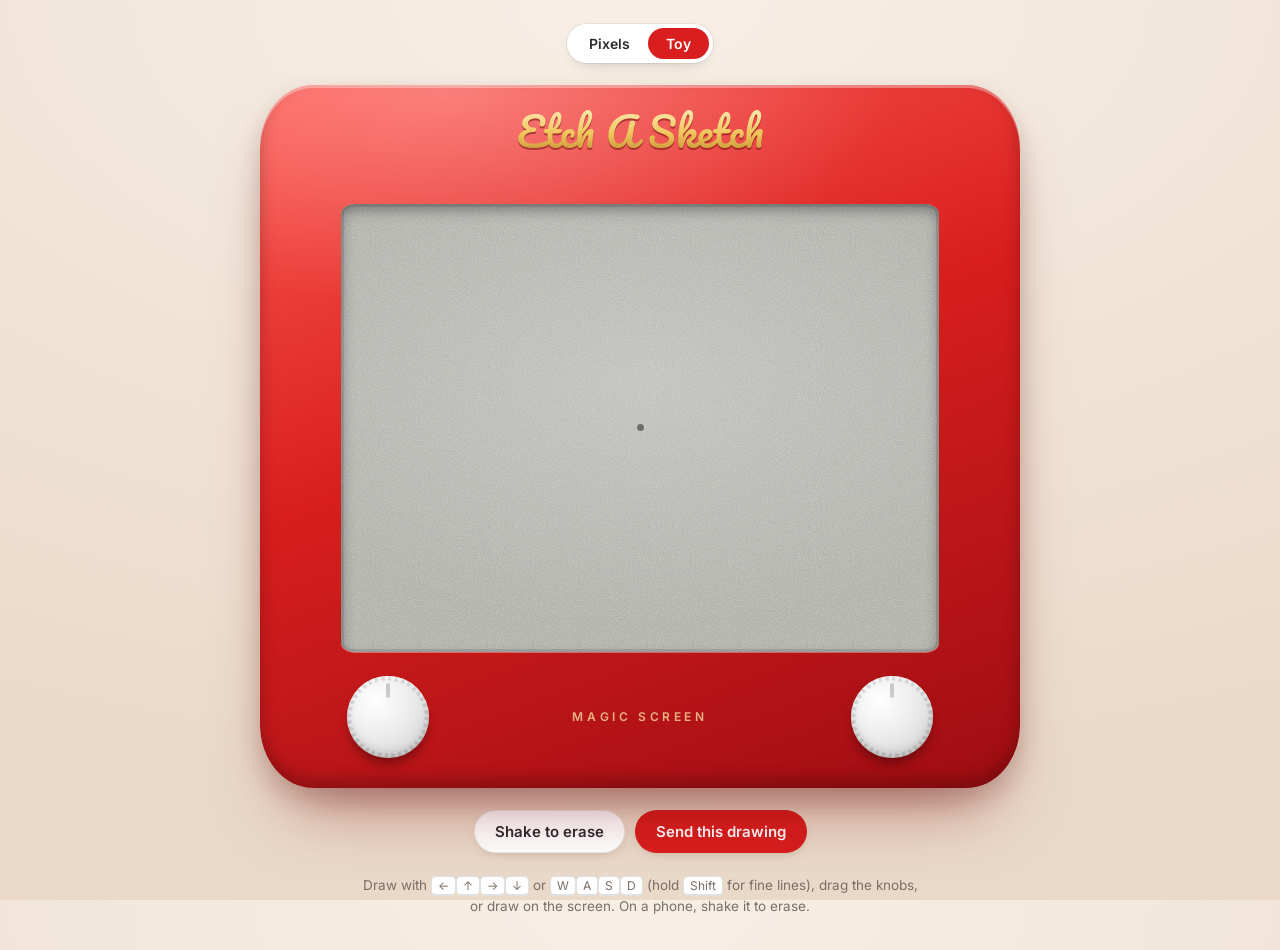
==== toy.html @ 83335459 "Rebuild as pixel grid and classic toy modes with shareable replays Pixels: colours, rainbow, fill, e" ====
<!DOCTYPE html>
<html lang="en">
<head>
  <meta charset="UTF-8">
  <meta name="viewport" content="width=device-width, initial-scale=1.0, viewport-fit=cover">
  <title>Etch A Sketch · Toy</title>
  <meta name="description" content="An Etch A Sketch in the browser. Turn the knobs, shake to erase, and send a drawing that replays itself.">
  <link rel="icon" href="data:image/svg+xml,%3Csvg xmlns='http://www.w3.org/2000/svg' viewBox='0 0 32 32'%3E%3Crect width='32' height='32' rx='7' fill='%23d81e1e'/%3E%3Crect x='6' y='6' width='20' height='15' rx='2' fill='%23cbccc6'/%3E%3Ccircle cx='8' cy='26' r='3' fill='%23fff'/%3E%3Ccircle cx='24' cy='26' r='3' fill='%23fff'/%3E%3C/svg%3E">
  <link rel="preconnect" href="https://fonts.googleapis.com">
  <link rel="preconnect" href="https://fonts.gstatic.com" crossorigin>
  <link href="https://fonts.googleapis.com/css2?family=Pacifico&family=Inter:wght@400;500;600&display=swap" rel="stylesheet">
  <style>
    :root {
      --page-1: #f7efe6;
      --page-2: #ead9c8;
      --ink: #2b2c30;
      --muted: #7a6f66;
      --red-hi: #ff5a52;
      --red: #d81e1e;
      --red-lo: #9e0d12;
      --screen: #c9cac3;
      --line: #2e2f33;
      --card: #fffaf4;
    }
    * { box-sizing: border-box; }
    html { height: 100%; }
    body {
      margin: 0; min-height: 100%;
      font-family: "Inter", system-ui, -apple-system, sans-serif;
      color: var(--ink);
      background: radial-gradient(120% 90% at 50% 0%, var(--page-1), var(--page-2));
      display: flex; flex-direction: column; align-items: center; justify-content: center;
      gap: 22px; padding: 24px 16px 32px;
      -webkit-tap-highlight-color: transparent;
    }

    /* ---------- Mode switch ---------- */
    .modes { display: inline-flex; background: #fff; border-radius: 999px; padding: 4px; box-shadow: 0 6px 18px -10px rgba(0,0,0,.3), 0 0 0 1px rgba(0,0,0,.06); }
    .modes a { padding: 7px 18px; border-radius: 999px; text-decoration: none; color: var(--ink); font-weight: 600; font-size: 14px; }
    .modes a[aria-current="page"] { background: var(--red); color: #fff; }

    /* ---------- The toy ---------- */
    .toy {
      position: relative;
      width: min(92vw, 760px);
      padding: 9.5% 6.5% 0;
      border-radius: 7% / 9%;
      background:
        radial-gradient(130% 70% at 25% 0%, rgba(255,255,255,.28), transparent 45%),
        linear-gradient(160deg, var(--red-hi), var(--red) 45%, var(--red-lo));
      box-shadow:
        inset 0 3px 0 rgba(255,255,255,.35),
        inset 0 -8px 16px rgba(0,0,0,.25),
        0 40px 70px -30px rgba(120,10,10,.55),
        0 12px 24px rgba(60,10,10,.18);
      user-select: none; -webkit-user-select: none;
    }
    .logo {
      position: absolute; top: 2.6%; left: 0; right: 0; text-align: center;
      font-family: "Pacifico", cursive; font-size: clamp(22px, 5.2vw, 40px); line-height: 1.4;
      background: linear-gradient(180deg, #fff3c4, #f0c45a 55%, #b9852a);
      -webkit-background-clip: text; background-clip: text; color: transparent;
      filter: drop-shadow(0 2px 0 rgba(90,0,0,.45));
      pointer-events: none;
    }
    .screen {
      position: relative; aspect-ratio: 4 / 3; border-radius: 2.2%;
      background-color: var(--screen);
      background-image:
        radial-gradient(120% 90% at 50% 40%, rgba(255,255,255,.22), transparent 60%),
        url("data:image/svg+xml,%3Csvg xmlns='http://www.w3.org/2000/svg' width='160' height='160'%3E%3Cfilter id='n'%3E%3CfeTurbulence type='fractalNoise' baseFrequency='.9' numOctaves='2' stitchTiles='stitch'/%3E%3CfeColorMatrix values='0 0 0 0 0  0 0 0 0 0  0 0 0 0 0  0 0 0 .18 0'/%3E%3C/filter%3E%3Crect width='100%25' height='100%25' filter='url(%23n)'/%3E%3C/svg%3E");
      box-shadow:
        inset 0 6px 14px rgba(0,0,0,.35),
        inset 0 0 0 3px rgba(0,0,0,.10),
        0 1px 0 rgba(255,255,255,.35);
      overflow: hidden; touch-action: none; cursor: crosshair;
    }
    canvas { position: absolute; inset: 0; width: 100%; height: 100%; transition: opacity .7s ease; }
    canvas.fading { opacity: 0; }
    .stylus {
      position: absolute; left: 0; top: 0; width: 7px; height: 7px; margin: -3.5px 0 0 -3.5px;
      border-radius: 50%; background: rgba(40,40,44,.55); pointer-events: none;
    }

    .controls { display: flex; justify-content: space-between; align-items: center; padding: 4% 1% 5%; }
    .knob {
      position: relative; width: 14%; aspect-ratio: 1; border-radius: 50%; border: 0; padding: 0;
      background: radial-gradient(circle at 35% 30%, #ffffff, #ececec 45%, #cbcbcb 100%);
      box-shadow: 0 8px 12px -4px rgba(0,0,0,.45), inset 0 -4px 8px rgba(0,0,0,.15), inset 0 2px 2px rgba(255,255,255,.9);
      cursor: grab; touch-action: none;
    }
    .knob:active { cursor: grabbing; }
    .knob:focus-visible { outline: 3px solid #ffd76a; outline-offset: 4px; }
    .knob .grip {
      position: absolute; inset: 0; border-radius: 50%;
      background: repeating-conic-gradient(rgba(0,0,0,.10) 0 5deg, transparent 5deg 10deg);
      -webkit-mask: radial-gradient(circle, transparent 62%, #000 64%);
              mask: radial-gradient(circle, transparent 62%, #000 64%);
    }
    .knob .notch { position: absolute; left: 50%; top: 9%; width: 4%; height: 18%; margin-left: -2%; border-radius: 2px; background: rgba(0,0,0,.18); }
    .brand { font-size: clamp(9px, 1.6vw, 12px); letter-spacing: .3em; color: rgba(255,230,170,.75); font-weight: 600; }

    .toy.shaking { animation: shake .65s cubic-bezier(.36,.07,.19,.97); }
    @keyframes shake {
      10%, 90% { transform: translate(-2px, 1px) rotate(-1deg); }
      20%, 80% { transform: translate(5px, -2px) rotate(2deg); }
      30%, 50%, 70% { transform: translate(-9px, 3px) rotate(-3deg); }
      40%, 60% { transform: translate(9px, -3px) rotate(3deg); }
    }

    /* ---------- Buttons, hints ---------- */
    .actions { display: flex; gap: 10px; flex-wrap: wrap; justify-content: center; }
    .btn {
      font: inherit; font-weight: 600; font-size: 15px; padding: 11px 20px; border-radius: 999px;
      border: 1px solid rgba(0,0,0,.08); background: #fff; color: var(--ink); cursor: pointer;
      box-shadow: 0 4px 12px -6px rgba(0,0,0,.25); transition: transform .15s, box-shadow .15s;
    }
    .btn:hover { transform: translateY(-1px); box-shadow: 0 8px 18px -8px rgba(0,0,0,.3); }
    .btn.primary { background: var(--red); color: #fff; border-color: transparent; }
    .hint { font-size: 13.5px; color: var(--muted); text-align: center; max-width: 560px; line-height: 1.6; margin: 0; }
    kbd { font-family: inherit; font-size: 12px; background: #fff; border: 1px solid rgba(0,0,0,.12); border-bottom-width: 2px; border-radius: 5px; padding: 1px 6px; }

    /* ---------- Overlays ---------- */
    .overlay {
      position: fixed; inset: 0; z-index: 20; display: grid; place-items: center; padding: 20px;
      background: rgba(60,30,20,.35); backdrop-filter: blur(6px); -webkit-backdrop-filter: blur(6px);
    }
    .overlay[hidden] { display: none; }
    .card {
      width: min(420px, 100%); background: var(--card); border-radius: 22px; padding: 30px 26px 24px; text-align: center;
      box-shadow: 0 30px 60px -20px rgba(80,20,10,.45); animation: pop .35s cubic-bezier(.2,.8,.2,1);
    }
    @keyframes pop { from { opacity: 0; transform: translateY(14px) scale(.96); } to { opacity: 1; transform: none; } }
    .card h2 { font-family: "Pacifico", cursive; font-weight: 400; font-size: 28px; margin: 0 0 10px; color: var(--red); }
    .card p { margin: 0 0 18px; color: var(--muted); line-height: 1.55; }
    .card .note { font-size: 17px; color: var(--ink); font-style: italic; }
    .card textarea, .card input {
      width: 100%; font: inherit; font-size: 15px; padding: 12px 14px; border-radius: 12px;
      border: 1px solid rgba(0,0,0,.14); background: #fff; color: var(--ink); resize: none; margin-bottom: 12px;
    }
    .card textarea:focus, .card input:focus { outline: 2px solid var(--red); outline-offset: 1px; }
    .card .row { display: flex; gap: 8px; justify-content: center; flex-wrap: wrap; }
    .small { font-size: 12.5px; color: var(--muted); margin-top: 10px; }

    .toast {
      position: fixed; left: 50%; bottom: 26px; transform: translate(-50%, 20px); opacity: 0; z-index: 30;
      background: var(--ink); color: #fff; padding: 11px 18px; border-radius: 999px; font-size: 14px;
      transition: opacity .25s, transform .25s; pointer-events: none; max-width: calc(100% - 32px); text-align: center;
    }
    .toast.show { opacity: 1; transform: translate(-50%, 0); }

    @media (prefers-reduced-motion: reduce) {
      .toy.shaking { animation-duration: .2s; }
      canvas { transition-duration: .2s; }
      .card { animation: none; }
    }
  </style>
</head>
<body>
  <nav class="modes" aria-label="Mode">
    <a href="./">Pixels</a>
    <a href="toy.html" aria-current="page">Toy</a>
  </nav>

  <div class="toy" id="toy">
    <div class="logo">Etch A Sketch</div>
    <div class="screen" id="screen" aria-label="Drawing screen">
      <canvas id="canvas"></canvas>
      <div class="stylus" id="stylus"></div>
    </div>
    <div class="controls">
      <button class="knob" id="knobX" aria-label="Left knob: moves left and right. Drag to turn."><span class="grip"></span><span class="notch"></span></button>
      <span class="brand">MAGIC SCREEN</span>
      <button class="knob" id="knobY" aria-label="Right knob: moves up and down. Drag to turn."><span class="grip"></span><span class="notch"></span></button>
    </div>
  </div>

  <div class="actions">
    <button class="btn" id="shakeBtn">Shake to erase</button>
    <button class="btn primary" id="shareBtn">Send this drawing</button>
  </div>
  <p class="hint">Draw with <kbd>←</kbd><kbd>↑</kbd><kbd>→</kbd><kbd>↓</kbd> or <kbd>W</kbd><kbd>A</kbd><kbd>S</kbd><kbd>D</kbd> (hold <kbd>Shift</kbd> for fine lines), drag the knobs, or draw on the screen. On a phone, shake it to erase.</p>

  <!-- Opening a shared drawing -->
  <div class="overlay" id="intro" hidden>
    <div class="card">
      <h2>For you</h2>
      <p id="introText">Someone drew this for you.</p>
      <p class="note" id="introNote" hidden></p>
      <div class="row"><button class="btn primary" id="watchBtn">Watch it</button></div>
    </div>
  </div>

  <!-- Creating a share link -->
  <div class="overlay" id="shareBox" hidden>
    <div class="card">
      <h2>Send it</h2>
      <p>They'll watch it draw itself, line by line.</p>
      <textarea id="noteInput" rows="2" maxlength="140" placeholder="Add a note (optional)"></textarea>
      <div id="linkArea" hidden>
        <input id="linkOut" readonly>
      </div>
      <div class="row">
        <button class="btn" id="cancelShare">Close</button>
        <button class="btn primary" id="makeLink">Create link</button>
        <button class="btn primary" id="copyLink" hidden>Copy link</button>
        <button class="btn" id="nativeShare" hidden>Share…</button>
      </div>
      <p class="small" id="shareMsg"></p>
    </div>
  </div>

  <div class="toast" id="toast" role="status" aria-live="polite"></div>

  <script>
  (function () {
    "use strict";

    // Logical drawing space; the canvas scales to fit.
    const W = 800, H = 600, M = 3;
    const canvas = document.getElementById("canvas");
    const ctx = canvas.getContext("2d");
    const screen = document.getElementById("screen");
    const stylus = document.getElementById("stylus");
    const toy = document.getElementById("toy");
    const knobX = document.getElementById("knobX");
    const knobY = document.getElementById("knobY");

    let pos = { x: W / 2, y: H / 2 };
    let path = [[pos.x, pos.y]];
    let angleX = 0, angleY = 0;
    let busy = false;          // true while shaking or replaying

    /* ---------- Canvas ---------- */
    function setupCanvas() {
      const dpr = Math.min(window.devicePixelRatio || 1, 2);
      canvas.width = W * dpr; canvas.height = H * dpr;
      ctx.setTransform(dpr, 0, 0, dpr, 0, 0);
      ctx.lineCap = "round"; ctx.lineJoin = "round";
      ctx.lineWidth = 2.4; ctx.strokeStyle = "#2e2f33";
      redraw();
    }
    function redraw(upTo) {
      ctx.clearRect(0, 0, W, H);
      const n = upTo == null ? path.length : upTo;
      if (n < 2) return;
      ctx.beginPath(); ctx.moveTo(path[0][0], path[0][1]);
      for (let i = 1; i < n; i++) ctx.lineTo(path[i][0], path[i][1]);
      ctx.stroke();
    }
    function placeStylus() {
      stylus.style.transform = "translate(" + (pos.x / W * screen.clientWidth) + "px," + (pos.y / H * screen.clientHeight) + "px)";
      knobX.style.transform = "rotate(" + angleX + "deg)";
      knobY.style.transform = "rotate(" + angleY + "deg)";
    }

    /* ---------- Drawing ---------- */
    const clamp = (v, lo, hi) => Math.max(lo, Math.min(hi, v));
    function moveTo(nx, ny) {
      nx = Math.round(clamp(nx, M, W - M)); ny = Math.round(clamp(ny, M, H - M));
      const dx = nx - pos.x, dy = ny - pos.y;
      if (!dx && !dy) return;
      ctx.beginPath(); ctx.moveTo(pos.x, pos.y); ctx.lineTo(nx, ny); ctx.stroke();
      angleX += dx * 1.6; angleY -= dy * 1.6;

      // Merge straight runs into one segment so share links stay short.
      const n = path.length;
      if (n >= 2) {
        const [ax, ay] = path[n - 2], [bx, by] = path[n - 1];
        const px = bx - ax, py = by - ay;
        if (px * dy - py * dx === 0 && px * dx + py * dy > 0) { path[n - 1] = [nx, ny]; pos = { x: nx, y: ny }; placeStylus(); return; }
      }
      path.push([nx, ny]);
      pos = { x: nx, y: ny };
      placeStylus();
    }

    // Keyboard: hold keys for continuous lines, diagonals with two keys.
    const keys = new Set();
    const KEYMAP = { ArrowLeft: "l", a: "l", A: "l", ArrowRight: "r", d: "r", D: "r", ArrowUp: "u", w: "u", W: "u", ArrowDown: "d", s: "d", S: "d" };
    let fine = false;
    addEventListener("keydown", e => {
      if (e.target.closest("textarea, input")) return;
      fine = e.shiftKey;
      const k = KEYMAP[e.key];
      if (k) { keys.add(k); e.preventDefault(); }
    });
    addEventListener("keyup", e => { fine = e.shiftKey; const k = KEYMAP[e.key]; if (k) keys.delete(k); });
    addEventListener("blur", () => keys.clear());
    (function loop() {
      if (keys.size && !busy) {
        const sp = fine ? 0.9 : 2.6;
        const dx = (keys.has("r") ? 1 : 0) - (keys.has("l") ? 1 : 0);
        const dy = (keys.has("d") ? 1 : 0) - (keys.has("u") ? 1 : 0);
        if (dx || dy) moveTo(pos.x + dx * sp, pos.y + dy * sp);
      }
      requestAnimationFrame(loop);
    })();

    // Knobs: turning clockwise moves right (left knob) or up (right knob), like the real toy.
    function bindKnob(knob, axis) {
      let last = null;
      const angleOf = e => { const r = knob.getBoundingClientRect(); return Math.atan2(e.clientY - (r.top + r.height / 2), e.clientX - (r.left + r.width / 2)); };
      knob.addEventListener("pointerdown", e => { if (busy) return; knob.setPointerCapture(e.pointerId); last = angleOf(e); askMotion(); });
      knob.addEventListener("pointermove", e => {
        if (last == null || busy) return;
        const a = angleOf(e);
        let d = a - last; if (d > Math.PI) d -= 2 * Math.PI; if (d < -Math.PI) d += 2 * Math.PI;
        last = a;
        const px = d * 180 / Math.PI / 1.6;
        if (axis === "x") moveTo(pos.x + px, pos.y); else moveTo(pos.x, pos.y - px);
      });
      const end = () => { last = null; };
      knob.addEventListener("pointerup", end); knob.addEventListener("pointercancel", end);
      // Keyboard on a focused knob turns it.
      knob.addEventListener("keydown", e => {
        const step = e.shiftKey ? 2 : 8;
        if (axis === "x" && (e.key === "ArrowLeft" || e.key === "ArrowRight")) { moveTo(pos.x + (e.key === "ArrowRight" ? step : -step), pos.y); e.stopPropagation(); e.preventDefault(); }
        if (axis === "y" && (e.key === "ArrowUp" || e.key === "ArrowDown")) { moveTo(pos.x, pos.y + (e.key === "ArrowDown" ? step : -step)); e.stopPropagation(); e.preventDefault(); }
      });
    }
    bindKnob(knobX, "x"); bindKnob(knobY, "y");

    // Drawing directly on the screen: the line follows your finger from wherever the stylus is.
    let drawing = false;
    const toLogical = e => { const r = screen.getBoundingClientRect(); return [(e.clientX - r.left) / r.width * W, (e.clientY - r.top) / r.height * H]; };
    screen.addEventListener("pointerdown", e => { if (busy) return; drawing = true; screen.setPointerCapture(e.pointerId); askMotion(); moveTo(...toLogical(e)); });
    screen.addEventListener("pointermove", e => { if (!drawing || busy) return; moveTo(...toLogical(e)); });
    screen.addEventListener("pointerup", () => { drawing = false; });
    screen.addEventListener("pointercancel", () => { drawing = false; });

    /* ---------- Shake to erase ---------- */
    function shake() {
      if (busy) return;
      busy = true;
      toy.classList.remove("shaking"); void toy.offsetWidth; toy.classList.add("shaking");
      canvas.classList.add("fading");
      setTimeout(() => {
        path = [[pos.x, pos.y]];
        redraw();
        canvas.classList.remove("fading");
        toy.classList.remove("shaking");
        busy = false;
      }, 720);
    }
    document.getElementById("shakeBtn").addEventListener("click", shake);

    // Real shaking on phones. iOS needs permission from a tap first.
    let motionAsked = false, prev = null, hits = [], lastShake = 0;
    function askMotion() {
      if (motionAsked) return; motionAsked = true;
      const D = window.DeviceMotionEvent;
      if (D && typeof D.requestPermission === "function") D.requestPermission().then(s => { if (s === "granted") listenMotion(); }).catch(() => {});
      else if (D) listenMotion();
    }
    function listenMotion() {
      addEventListener("devicemotion", e => {
        const a = e.accelerationIncludingGravity; if (!a || a.x == null) return;
        if (prev) {
          const jolt = Math.abs(a.x - prev.x) + Math.abs(a.y - prev.y) + Math.abs(a.z - prev.z);
          const now = Date.now();
          if (jolt > 28) { hits.push(now); hits = hits.filter(t => now - t < 700); }
          if (hits.length >= 3 && now - lastShake > 1500) { lastShake = now; hits = []; shake(); }
        }
        prev = { x: a.x, y: a.y, z: a.z };
      });
    }

    /* ---------- Share links: drawing + note packed into the URL ---------- */
    function pushVarint(out, n) { while (n > 127) { out.push((n & 127) | 128); n >>>= 7; } out.push(n); }
    function readVarint(buf, st) { let n = 0, s = 0, b; do { b = buf[st.i++]; n |= (b & 127) << s; s += 7; } while (b & 128); return n >>> 0; }
    const zig = n => (n << 1) ^ (n >> 31), unzig = n => (n >>> 1) ^ -(n & 1);
    const toB64 = bytes => { let s = ""; bytes.forEach(b => s += String.fromCharCode(b)); return btoa(s).replace(/\+/g, "-").replace(/\//g, "_").replace(/=+$/, ""); };
    const fromB64 = str => { str = str.replace(/-/g, "+").replace(/_/g, "/"); const s = atob(str); return Uint8Array.from(s, c => c.charCodeAt(0)); };
    async function pipe(bytes, Stream) { return new Uint8Array(await new Response(new Blob([bytes]).stream().pipeThrough(new Stream("deflate-raw"))).arrayBuffer()); }

    async function encode(points, note) {
      const out = [1];
      const msg = new TextEncoder().encode(note || "");
      pushVarint(out, msg.length); msg.forEach(b => out.push(b));
      pushVarint(out, points.length);
      let px = 0, py = 0;
      for (const [x, y] of points) { pushVarint(out, zig(x - px)); pushVarint(out, zig(y - py)); px = x; py = y; }
      const raw = new Uint8Array(out);
      if (window.CompressionStream) { try { return "z" + toB64(await pipe(raw, CompressionStream)); } catch (e) {} }
      return "r" + toB64(raw);
    }
    async function decode(code) {
      let bytes = fromB64(code.slice(1));
      if (code[0] === "z") bytes = await pipe(bytes, DecompressionStream);
      if (bytes[0] !== 1) throw 0;
      const st = { i: 1 };
      const mlen = readVarint(bytes, st);
      const note = new TextDecoder().decode(bytes.slice(st.i, st.i + mlen)).slice(0, 140); st.i += mlen;
      const n = readVarint(bytes, st), pts = [];
      let x = 0, y = 0;
      for (let i = 0; i < n && st.i < bytes.length; i++) { x += unzig(readVarint(bytes, st)); y += unzig(readVarint(bytes, st)); pts.push([clamp(x, M, W - M), clamp(y, M, H - M)]); }
      return { note, pts };
    }

    const shareBox = document.getElementById("shareBox");
    const noteInput = document.getElementById("noteInput");
    const linkArea = document.getElementById("linkArea");
    const linkOut = document.getElementById("linkOut");
    const makeLink = document.getElementById("makeLink");
    const copyLink = document.getElementById("copyLink");
    const nativeShare = document.getElementById("nativeShare");
    const shareMsg = document.getElementById("shareMsg");

    document.getElementById("shareBtn").addEventListener("click", () => {
      if (path.length < 2) { toast("Draw something first."); return; }
      linkArea.hidden = true; copyLink.hidden = true; nativeShare.hidden = true; makeLink.hidden = false; shareMsg.textContent = "";
      shareBox.hidden = false; noteInput.focus();
    });
    document.getElementById("cancelShare").addEventListener("click", () => { shareBox.hidden = true; });
    shareBox.addEventListener("click", e => { if (e.target === shareBox) shareBox.hidden = true; });
    makeLink.addEventListener("click", async () => {
      const code = await encode(path, noteInput.value.trim());
      const url = location.origin + location.pathname + "#d=" + code;
      linkOut.value = url; linkArea.hidden = false; makeLink.hidden = true; copyLink.hidden = false;
      if (navigator.share) nativeShare.hidden = false;
      shareMsg.textContent = "The whole drawing lives in the link, so nothing is uploaded anywhere.";
      linkOut.select();
    });
    copyLink.addEventListener("click", async () => {
      try { await navigator.clipboard.writeText(linkOut.value); }
      catch (e) { linkOut.select(); document.execCommand("copy"); }
      toast("Link copied.");
    });
    nativeShare.addEventListener("click", () => { navigator.share({ title: "I drew you something", url: linkOut.value }).catch(() => {}); });

    /* ---------- Replay a shared drawing ---------- */
    function replay(pts) {
      busy = true;
      const lens = [0];
      for (let i = 1; i < pts.length; i++) lens.push(lens[i - 1] + Math.hypot(pts[i][0] - pts[i - 1][0], pts[i][1] - pts[i - 1][1]));
      const total = lens[lens.length - 1] || 1;
      const duration = clamp(total / 380, 2.5, 14) * 1000;
      path = pts; pos = { x: pts[0][0], y: pts[0][1] };
      let start = null;
      function frame(t) {
        if (start == null) start = t;
        const L = Math.min((t - start) / duration, 1) * total;
        let i = 1; while (i < pts.length && lens[i] < L) i++;
        // Draw complete segments, then the partial one.
        redraw(i);
        let x = pts[i - 1][0], y = pts[i - 1][1];
        if (i < pts.length) {
          const f = (L - lens[i - 1]) / ((lens[i] - lens[i - 1]) || 1);
          const nx = x + (pts[i][0] - x) * f, ny = y + (pts[i][1] - y) * f;
          ctx.beginPath(); ctx.moveTo(x, y); ctx.lineTo(nx, ny); ctx.stroke();
          x = nx; y = ny;
        }
        angleX += (x - pos.x) * 1.6; angleY -= (y - pos.y) * 1.6;
        pos = { x, y }; placeStylus();
        if (L < total) requestAnimationFrame(frame);
        else {
          redraw(); const last = pts[pts.length - 1]; pos = { x: last[0], y: last[1] }; placeStylus();
          busy = false;
          setTimeout(() => toast("Shake it to clear, then draw one back."), 600);
        }
      }
      requestAnimationFrame(frame);
    }

    /* ---------- Toast ---------- */
    let toastTimer;
    function toast(msg) {
      const t = document.getElementById("toast");
      t.textContent = msg; t.classList.add("show");
      clearTimeout(toastTimer); toastTimer = setTimeout(() => t.classList.remove("show"), 2600);
    }

    /* ---------- Start ---------- */
    setupCanvas(); placeStylus();
    addEventListener("resize", () => { setupCanvas(); placeStylus(); });

    const m = location.hash.match(/^#d=([zr][A-Za-z0-9_-]+)$/);
    if (m) {
      decode(m[1]).then(({ note, pts }) => {
        if (pts.length < 2) return;
        const intro = document.getElementById("intro");
        if (note) { const el = document.getElementById("introNote"); el.textContent = "“" + note + "”"; el.hidden = false; }
        intro.hidden = false;
        document.getElementById("watchBtn").addEventListener("click", () => {
          intro.hidden = true; askMotion();
          history.replaceState(null, "", location.pathname);
          replay(pts);
        }, { once: true });
      }).catch(() => toast("That link looks broken."));
    }

  })();
  </script>
</body>
</html>
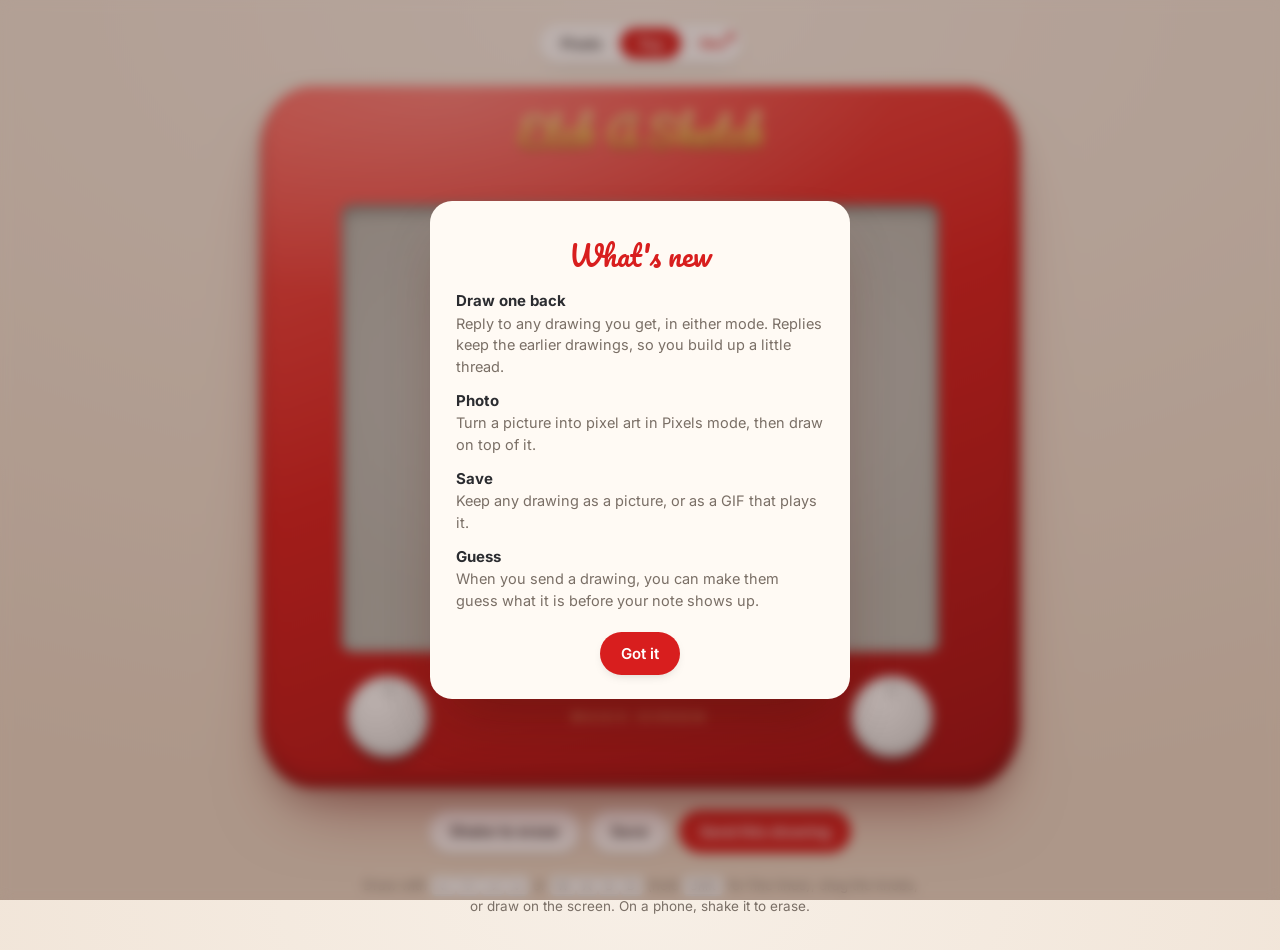
==== commit 1d8bca41: "Add replies, photo to pixel art, saving and guess mode - Draw one back: links carry a thread of draw" ====
--- a/toy.html
+++ b/toy.html
@@ -8,7 +8,7 @@
   <link rel="icon" href="data:image/svg+xml,%3Csvg xmlns='http://www.w3.org/2000/svg' viewBox='0 0 32 32'%3E%3Crect width='32' height='32' rx='7' fill='%23d81e1e'/%3E%3Crect x='6' y='6' width='20' height='15' rx='2' fill='%23cbccc6'/%3E%3Ccircle cx='8' cy='26' r='3' fill='%23fff'/%3E%3Ccircle cx='24' cy='26' r='3' fill='%23fff'/%3E%3C/svg%3E">
   <link rel="preconnect" href="https://fonts.googleapis.com">
   <link rel="preconnect" href="https://fonts.gstatic.com" crossorigin>
-  <link href="https://fonts.googleapis.com/css2?family=Pacifico&family=Inter:wght@400;500;600&display=swap" rel="stylesheet">
+  <link href="https://fonts.googleapis.com/css2?family=Pacifico&family=Silkscreen&family=Inter:wght@400;500;600&display=swap" rel="stylesheet">
   <style>
     :root {
       --page-1: #f7efe6;
@@ -21,6 +21,7 @@
       --screen: #c9cac3;
       --line: #2e2f33;
       --card: #fffaf4;
+      --accent: #d81e1e;
     }
     * { box-sizing: border-box; }
     html { height: 100%; }
@@ -33,11 +34,6 @@
       gap: 22px; padding: 24px 16px 32px;
       -webkit-tap-highlight-color: transparent;
     }
-
-    /* ---------- Mode switch ---------- */
-    .modes { display: inline-flex; background: #fff; border-radius: 999px; padding: 4px; box-shadow: 0 6px 18px -10px rgba(0,0,0,.3), 0 0 0 1px rgba(0,0,0,.06); }
-    .modes a { padding: 7px 18px; border-radius: 999px; text-decoration: none; color: var(--ink); font-weight: 600; font-size: 14px; }
-    .modes a[aria-current="page"] { background: var(--red); color: #fff; }
 
     /* ---------- The toy ---------- */
     .toy {
@@ -75,8 +71,8 @@
         0 1px 0 rgba(255,255,255,.35);
       overflow: hidden; touch-action: none; cursor: crosshair;
     }
-    canvas { position: absolute; inset: 0; width: 100%; height: 100%; transition: opacity .7s ease; }
-    canvas.fading { opacity: 0; }
+    .screen canvas { position: absolute; inset: 0; width: 100%; height: 100%; transition: opacity .7s ease; }
+    .screen canvas.fading { opacity: 0; }
     .stylus {
       position: absolute; left: 0; top: 0; width: 7px; height: 7px; margin: -3.5px 0 0 -3.5px;
       border-radius: 50%; background: rgba(40,40,44,.55); pointer-events: none;
@@ -151,16 +147,18 @@
 
     @media (prefers-reduced-motion: reduce) {
       .toy.shaking { animation-duration: .2s; }
-      canvas { transition-duration: .2s; }
+      .screen canvas { transition-duration: .2s; }
       .card { animation: none; }
     }
   </style>
+  <link rel="stylesheet" href="shared.css">
 </head>
 <body>
   <nav class="modes" aria-label="Mode">
     <a href="./">Pixels</a>
     <a href="toy.html" aria-current="page">Toy</a>
   </nav>
+  <div class="thread" id="thread" hidden></div>
 
   <div class="toy" id="toy">
     <div class="logo">Etch A Sketch</div>
@@ -177,41 +175,14 @@
 
   <div class="actions">
     <button class="btn" id="shakeBtn">Shake to erase</button>
+    <button class="btn" id="saveBtn">Save</button>
     <button class="btn primary" id="shareBtn">Send this drawing</button>
   </div>
   <p class="hint">Draw with <kbd>←</kbd><kbd>↑</kbd><kbd>→</kbd><kbd>↓</kbd> or <kbd>W</kbd><kbd>A</kbd><kbd>S</kbd><kbd>D</kbd> (hold <kbd>Shift</kbd> for fine lines), drag the knobs, or draw on the screen. On a phone, shake it to erase.</p>
 
-  <!-- Opening a shared drawing -->
-  <div class="overlay" id="intro" hidden>
-    <div class="card">
-      <h2>For you</h2>
-      <p id="introText">Someone drew this for you.</p>
-      <p class="note" id="introNote" hidden></p>
-      <div class="row"><button class="btn primary" id="watchBtn">Watch it</button></div>
-    </div>
-  </div>
-
-  <!-- Creating a share link -->
-  <div class="overlay" id="shareBox" hidden>
-    <div class="card">
-      <h2>Send it</h2>
-      <p>They'll watch it draw itself, line by line.</p>
-      <textarea id="noteInput" rows="2" maxlength="140" placeholder="Add a note (optional)"></textarea>
-      <div id="linkArea" hidden>
-        <input id="linkOut" readonly>
-      </div>
-      <div class="row">
-        <button class="btn" id="cancelShare">Close</button>
-        <button class="btn primary" id="makeLink">Create link</button>
-        <button class="btn primary" id="copyLink" hidden>Copy link</button>
-        <button class="btn" id="nativeShare" hidden>Share…</button>
-      </div>
-      <p class="small" id="shareMsg"></p>
-    </div>
-  </div>
-
   <div class="toast" id="toast" role="status" aria-live="polite"></div>
 
+  <script src="shared.js"></script>
   <script>
   (function () {
     "use strict";
@@ -280,7 +251,7 @@
     const KEYMAP = { ArrowLeft: "l", a: "l", A: "l", ArrowRight: "r", d: "r", D: "r", ArrowUp: "u", w: "u", W: "u", ArrowDown: "d", s: "d", S: "d" };
     let fine = false;
     addEventListener("keydown", e => {
-      if (e.target.closest("textarea, input")) return;
+      if (e.target.closest("textarea, input") || document.querySelector(".overlay:not([hidden])")) return;
       fine = e.shiftKey;
       const k = KEYMAP[e.key];
       if (k) { keys.add(k); e.preventDefault(); }
@@ -366,71 +337,8 @@
       });
     }
 
-    /* ---------- Share links: drawing + note packed into the URL ---------- */
-    function pushVarint(out, n) { while (n > 127) { out.push((n & 127) | 128); n >>>= 7; } out.push(n); }
-    function readVarint(buf, st) { let n = 0, s = 0, b; do { b = buf[st.i++]; n |= (b & 127) << s; s += 7; } while (b & 128); return n >>> 0; }
-    const zig = n => (n << 1) ^ (n >> 31), unzig = n => (n >>> 1) ^ -(n & 1);
-    const toB64 = bytes => { let s = ""; bytes.forEach(b => s += String.fromCharCode(b)); return btoa(s).replace(/\+/g, "-").replace(/\//g, "_").replace(/=+$/, ""); };
-    const fromB64 = str => { str = str.replace(/-/g, "+").replace(/_/g, "/"); const s = atob(str); return Uint8Array.from(s, c => c.charCodeAt(0)); };
-    async function pipe(bytes, Stream) { return new Uint8Array(await new Response(new Blob([bytes]).stream().pipeThrough(new Stream("deflate-raw"))).arrayBuffer()); }
-
-    async function encode(points, note) {
-      const out = [1];
-      const msg = new TextEncoder().encode(note || "");
-      pushVarint(out, msg.length); msg.forEach(b => out.push(b));
-      pushVarint(out, points.length);
-      let px = 0, py = 0;
-      for (const [x, y] of points) { pushVarint(out, zig(x - px)); pushVarint(out, zig(y - py)); px = x; py = y; }
-      const raw = new Uint8Array(out);
-      if (window.CompressionStream) { try { return "z" + toB64(await pipe(raw, CompressionStream)); } catch (e) {} }
-      return "r" + toB64(raw);
-    }
-    async function decode(code) {
-      let bytes = fromB64(code.slice(1));
-      if (code[0] === "z") bytes = await pipe(bytes, DecompressionStream);
-      if (bytes[0] !== 1) throw 0;
-      const st = { i: 1 };
-      const mlen = readVarint(bytes, st);
-      const note = new TextDecoder().decode(bytes.slice(st.i, st.i + mlen)).slice(0, 140); st.i += mlen;
-      const n = readVarint(bytes, st), pts = [];
-      let x = 0, y = 0;
-      for (let i = 0; i < n && st.i < bytes.length; i++) { x += unzig(readVarint(bytes, st)); y += unzig(readVarint(bytes, st)); pts.push([clamp(x, M, W - M), clamp(y, M, H - M)]); }
-      return { note, pts };
-    }
-
-    const shareBox = document.getElementById("shareBox");
-    const noteInput = document.getElementById("noteInput");
-    const linkArea = document.getElementById("linkArea");
-    const linkOut = document.getElementById("linkOut");
-    const makeLink = document.getElementById("makeLink");
-    const copyLink = document.getElementById("copyLink");
-    const nativeShare = document.getElementById("nativeShare");
-    const shareMsg = document.getElementById("shareMsg");
-
-    document.getElementById("shareBtn").addEventListener("click", () => {
-      if (path.length < 2) { toast("Draw something first."); return; }
-      linkArea.hidden = true; copyLink.hidden = true; nativeShare.hidden = true; makeLink.hidden = false; shareMsg.textContent = "";
-      shareBox.hidden = false; noteInput.focus();
-    });
-    document.getElementById("cancelShare").addEventListener("click", () => { shareBox.hidden = true; });
-    shareBox.addEventListener("click", e => { if (e.target === shareBox) shareBox.hidden = true; });
-    makeLink.addEventListener("click", async () => {
-      const code = await encode(path, noteInput.value.trim());
-      const url = location.origin + location.pathname + "#d=" + code;
-      linkOut.value = url; linkArea.hidden = false; makeLink.hidden = true; copyLink.hidden = false;
-      if (navigator.share) nativeShare.hidden = false;
-      shareMsg.textContent = "The whole drawing lives in the link, so nothing is uploaded anywhere.";
-      linkOut.select();
-    });
-    copyLink.addEventListener("click", async () => {
-      try { await navigator.clipboard.writeText(linkOut.value); }
-      catch (e) { linkOut.select(); document.execCommand("copy"); }
-      toast("Link copied.");
-    });
-    nativeShare.addEventListener("click", () => { navigator.share({ title: "I drew you something", url: linkOut.value }).catch(() => {}); });
-
     /* ---------- Replay a shared drawing ---------- */
-    function replay(pts) {
+    function replay(pts, done) {
       busy = true;
       const lens = [0];
       for (let i = 1; i < pts.length; i++) lens.push(lens[i - 1] + Math.hypot(pts[i][0] - pts[i - 1][0], pts[i][1] - pts[i - 1][1]));
@@ -457,39 +365,24 @@
         else {
           redraw(); const last = pts[pts.length - 1]; pos = { x: last[0], y: last[1] }; placeStylus();
           busy = false;
-          setTimeout(() => toast("Shake it to clear, then draw one back."), 600);
+          if (done) done();
         }
       }
       requestAnimationFrame(frame);
     }
 
-    /* ---------- Toast ---------- */
-    let toastTimer;
-    function toast(msg) {
-      const t = document.getElementById("toast");
-      t.textContent = msg; t.classList.add("show");
-      clearTimeout(toastTimer); toastTimer = setTimeout(() => t.classList.remove("show"), 2600);
-    }
-
     /* ---------- Start ---------- */
     setupCanvas(); placeStylus();
     addEventListener("resize", () => { setupCanvas(); placeStylus(); });
 
-    const m = location.hash.match(/^#d=([zr][A-Za-z0-9_-]+)$/);
-    if (m) {
-      decode(m[1]).then(({ note, pts }) => {
-        if (pts.length < 2) return;
-        const intro = document.getElementById("intro");
-        if (note) { const el = document.getElementById("introNote"); el.textContent = "“" + note + "”"; el.hidden = false; }
-        intro.hidden = false;
-        document.getElementById("watchBtn").addEventListener("click", () => {
-          intro.hidden = true; askMotion();
-          history.replaceState(null, "", location.pathname);
-          replay(pts);
-        }, { once: true });
-      }).catch(() => toast("That link looks broken."));
-    }
-
+    Etch.init({
+      kind: "toy",
+      isBusy: () => busy,
+      getEntry: () => path.length < 2 ? null : { kind: "toy", pts: path.map(p => p.slice()) },
+      play: (e, done) => replay(e.pts, done),
+      clearForReply: shake,
+      onOpen: askMotion,
+    });
   })();
   </script>
 </body>
--- a/shared.css
+++ b/shared.css
@@ -0,0 +1,85 @@
+/* Components shared by both modes. Each page defines --accent, --ink, --muted and --card. */
+
+.modes { display: inline-flex; background: #fff; border-radius: 999px; padding: 4px; box-shadow: 0 6px 18px -10px rgba(0,0,0,.3), 0 0 0 1px rgba(0,0,0,.06); }
+.modes a { padding: 7px 18px; border-radius: 999px; text-decoration: none; color: var(--ink); font-weight: 600; font-size: 14px; }
+.modes a[aria-current="page"] { background: var(--accent); color: #fff; }
+
+/* Inputs at 16px so phones don't zoom in on focus */
+.card textarea, .card input, .guess-row input { font-size: 16px; }
+.card input[type="checkbox"] { width: auto; margin: 0; padding: 0; accent-color: var(--accent); }
+.check { display: flex; align-items: center; justify-content: center; gap: 8px; font-size: 14px; color: var(--ink); margin: 0 0 12px; cursor: pointer; }
+.linkish { font: inherit; font-size: 13.5px; color: var(--muted); background: none; border: 0; padding: 6px; cursor: pointer; text-decoration: underline; text-underline-offset: 3px; }
+
+.pixel-heart { display: block; width: 44px; height: 44px; margin: 0 auto 10px; animation: beat 1.2s ease-in-out infinite; }
+.pixel-heart svg { display: block; width: 100%; height: 100%; }
+@keyframes beat { 0%, 100% { transform: scale(1); } 15% { transform: scale(1.15); } 30% { transform: scale(1); } 45% { transform: scale(1.1); } }
+
+/* Thread strip */
+.thread {
+  width: min(100%, 600px); background: var(--card); border-radius: 16px; padding: 10px 12px 8px;
+  box-shadow: 0 10px 28px -22px rgba(0,0,0,.35), 0 0 0 1px rgba(0,0,0,.06);
+}
+.thread[hidden] { display: none; }
+.thread-head { display: flex; justify-content: space-between; align-items: center; font-size: 13px; font-weight: 600; color: var(--muted); margin-bottom: 8px; }
+.thread-head button { font: inherit; font-size: 12.5px; font-weight: 500; color: var(--muted); background: none; border: 0; padding: 2px; cursor: pointer; text-decoration: underline; text-underline-offset: 2px; }
+.thread-row { display: flex; gap: 10px; overflow-x: auto; padding-bottom: 4px; }
+.thumb { flex: none; border: 0; padding: 0; background: none; cursor: pointer; display: flex; flex-direction: column; align-items: center; gap: 4px; font: inherit; font-size: 11.5px; color: var(--muted); }
+.thumb canvas { display: block; border-radius: 6px; box-shadow: 0 0 0 1px rgba(0,0,0,.12); transition: transform .15s; }
+.thumb:hover canvas { transform: translateY(-2px); }
+.thumb.theirs span { color: var(--accent); font-weight: 600; }
+
+/* Viewer and save dialogs */
+.viewer-label { font-weight: 600; color: var(--ink) !important; margin: 0 0 12px !important; }
+.viewer-canvas, .save-preview { display: block; margin: 0 auto 14px; border-radius: 10px; box-shadow: 0 0 0 1px rgba(0,0,0,.1); }
+.viewer-note { color: var(--ink) !important; }
+
+/* Dock: guessing, then the note and next steps */
+.dock {
+  position: fixed; left: 50%; bottom: max(14px, env(safe-area-inset-bottom)); z-index: 18;
+  width: min(440px, calc(100% - 24px)); transform: translateX(-50%);
+  background: var(--card); border-radius: 18px; padding: 16px 16px 14px; text-align: center;
+  box-shadow: 0 24px 50px -18px rgba(0,0,0,.45), 0 0 0 1px rgba(0,0,0,.07);
+  animation: dockIn .35s cubic-bezier(.2,.8,.2,1);
+}
+.dock[hidden], .dock [hidden] { display: none; }
+@keyframes dockIn { from { opacity: 0; transform: translate(-50%, 20px); } to { opacity: 1; transform: translateX(-50%); } }
+.dock-x { position: absolute; top: 4px; right: 6px; width: 32px; height: 32px; border: 0; background: none; font-size: 22px; line-height: 1; color: var(--muted); cursor: pointer; border-radius: 8px; }
+.dock-title { font-weight: 600; margin: 0 0 10px; color: var(--ink); }
+.guess-row { display: flex; gap: 8px; }
+.guess-row input { flex: 1; min-width: 0; font-family: inherit; padding: 10px 12px; border-radius: 12px; border: 1px solid rgba(0,0,0,.15); background: #fff; color: var(--ink); }
+.guess-row input:focus { outline: 2px solid var(--accent); outline-offset: 1px; }
+.guess-row.nope { animation: nope .35s; }
+@keyframes nope { 25% { transform: translateX(-7px); } 75% { transform: translateX(7px); } }
+.dock-msg { min-height: 1.3em; margin: 8px 0 0; font-size: 13.5px; color: var(--muted); }
+.dock-result { font-weight: 600; margin: 0 0 6px; color: var(--ink); padding: 0 24px; }
+.dock-note { margin: 0 0 12px; color: var(--ink); line-height: 1.5; font-size: 16px; padding: 0 24px; }
+.dock .row { display: flex; gap: 8px; justify-content: center; margin-top: 4px; }
+
+/* Floating hearts */
+.floaty { position: fixed; bottom: -40px; z-index: 15; pointer-events: none; width: 28px; height: 28px; animation: rise linear forwards; }
+.floaty svg { display: block; width: 100%; height: 100%; }
+@keyframes rise {
+  0% { transform: translate(0, 0) scale(.6); opacity: 0; }
+  10% { opacity: 1; }
+  100% { transform: translate(var(--drift), -110vh) scale(1); opacity: 0; }
+}
+
+@media (prefers-reduced-motion: reduce) {
+  .pixel-heart, .dock, .guess-row.nope { animation: none; }
+  .floaty { display: none; }
+}
+
+.btn:disabled { opacity: .45; cursor: default; transform: none; box-shadow: none; }
+
+/* "What's new" */
+.modes { align-items: center; }
+.modes-new {
+  position: relative; font: inherit; font-size: 12.5px; font-weight: 600; color: var(--accent);
+  background: none; border: 0; border-left: 1px solid rgba(0,0,0,.1); margin-left: 4px; padding: 4px 12px 4px 14px; cursor: pointer;
+}
+.modes-new.unseen::after {
+  content: ""; position: absolute; top: 1px; right: 4px; width: 7px; height: 7px; border-radius: 50%; background: var(--accent);
+}
+.card.news ul { list-style: none; padding: 0; margin: 4px 0 20px; text-align: left; display: grid; gap: 12px; }
+.card.news li { font-size: 14.5px; line-height: 1.5; color: var(--muted); }
+.card.news li b { display: block; color: var(--ink); font-size: 15px; }
